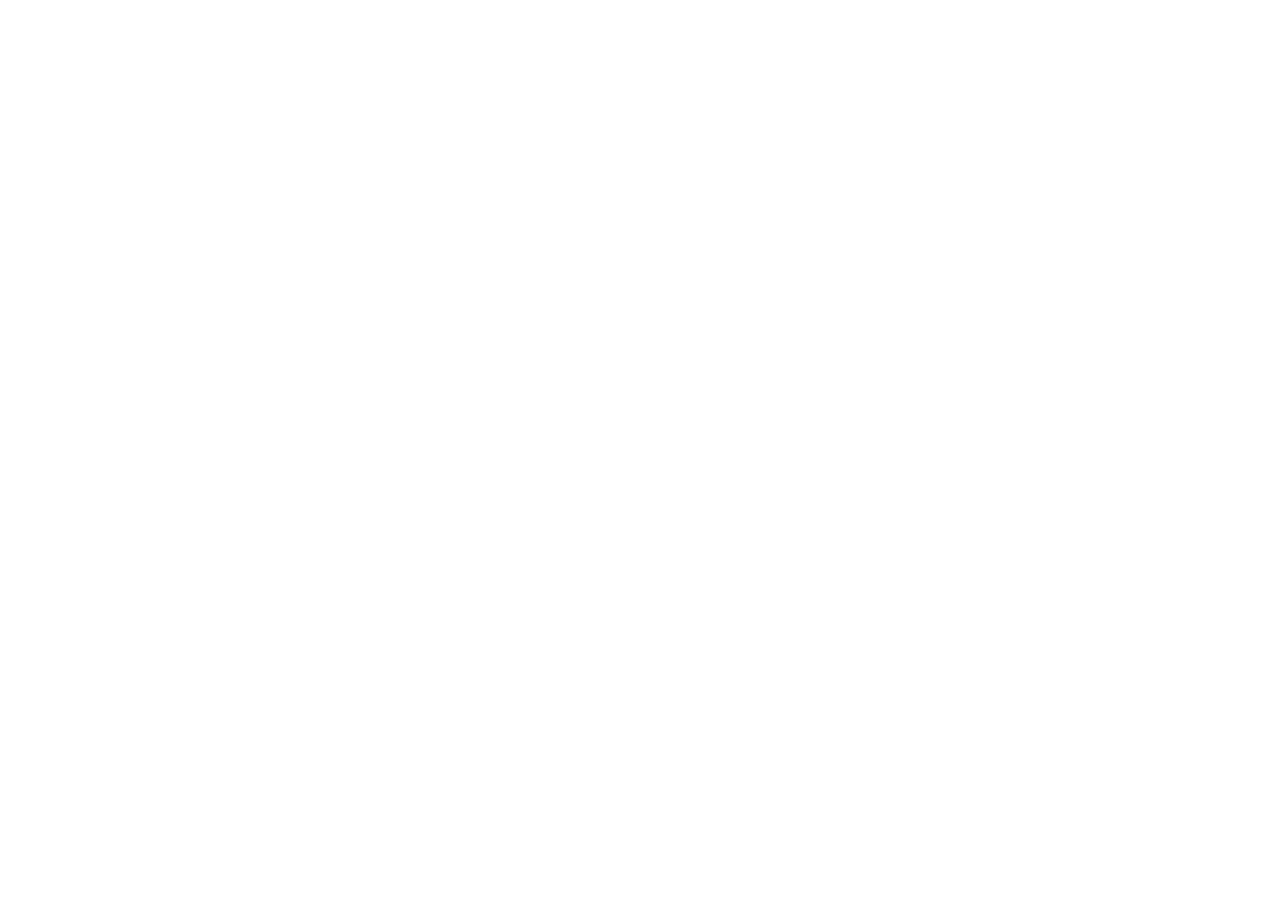
==== index.html @ 08f694a0 "Initial commit" ====
<!DOCTYPE html>
<html lang="en">
<head>
  <meta charset="UTF-8">
  <meta name="viewport" content="width=device-width, initial-scale=1.0">
  <title>Parkline Smart Parking</title>
  <link rel="preconnect" href="https://fonts.googleapis.com">
  <link rel="preconnect" href="https://fonts.gstatic.com" crossorigin>
  <link href="https://fonts.googleapis.com/css2?family=DM+Sans:wght@400;500;600;700&family=Space+Grotesk:wght@500;600;700&display=swap" rel="stylesheet">
  <link rel="stylesheet" href="styles.css">
</head>
<body>
  <main class="shell">
    <header class="topbar">
      <a class="brand" href="/" aria-label="Parkline Smart Parking home"><span class="brand-mark">P</span><span>parkline smart parking</span></a>
      <div class="topbar-tools">
        <div class="security-assurance"><span class="security-mark" aria-hidden="true">&#10003;</span><span><strong>Security assured</strong><small>Your parking data stays protected</small></span></div>
        <div class="live-status"><span class="pulse"></span> Live operations <span id="clock">--:--</span></div>
      </div>
    </header>

    <section class="intro">
      <div>
        <p class="eyebrow">Operations dashboard / Gate A</p>
        <h1>Keep every space<br><em>moving and secure.</em></h1>
        <p class="subhead">A clear view of your lot, from the first entry to the final receipt.</p>
      </div>
      <div class="date-block"><span id="today">--</span><strong>LOT 01</strong></div>
    </section>

    <section class="metric-grid" aria-label="Parking capacity">
      <article class="metric-card metric-main"><div class="metric-heading"><span>Total occupancy</span><span class="icon">↗</span></div><div class="occupancy"><strong id="occupied-count">0</strong><span>/ 100<br><small>vehicles inside</small></span></div><div class="meter"><span id="occupancy-meter"></span></div><p><b id="open-count">100</b> spaces remain open</p></article>
      <article class="metric-card"><div class="metric-heading"><span>Cars</span><span class="dot car"></span></div><div class="big-number" id="car-available">60</div><p>spaces available</p><div class="mini-meter"><span id="car-meter"></span></div></article>
      <article class="metric-card"><div class="metric-heading"><span>Motorcycles</span><span class="dot moto"></span></div><div class="big-number" id="motorcycle-available">30</div><p>spaces available</p><div class="mini-meter"><span id="motorcycle-meter"></span></div></article>
      <article class="metric-card"><div class="metric-heading"><span>Trucks</span><span class="dot truck"></span></div><div class="big-number" id="truck-available">10</div><p>spaces available</p><div class="mini-meter"><span id="truck-meter"></span></div></article>
    </section>

    <section class="workspace">
      <div class="panel actions-panel">
        <div class="panel-title"><div><p class="eyebrow">Gate activity</p><h2>Vehicle movement</h2></div><span class="tag">Ready</span></div>
        <div class="tabs" role="tablist"><button class="tab active" data-mode="entry">Vehicle entry</button><button class="tab" data-mode="exit">Vehicle checkout</button></div>
        <form id="parking-form">
          <label for="plate-number">Plate number</label>
          <input id="plate-number" name="plate_number" type="text" placeholder="e.g. ABC 1234" maxlength="12" autocomplete="off" required>
          <label for="vehicle-type" id="vehicle-type-label">Vehicle type</label>
          <select id="vehicle-type" name="vehicle_type"><option value="car">Car</option><option value="motorcycle">Motorcycle</option><option value="truck">Truck</option></select>
          <button class="primary-button" type="submit"><span id="submit-label">Assign a space</span><span>→</span></button>
        </form>
        <div id="feedback" class="feedback" role="status" aria-live="polite"></div>
      </div>

      <div class="panel tickets-panel">
        <div class="panel-title"><div><p class="eyebrow">Live register</p><h2>Vehicles inside</h2></div><span class="count-badge" id="ticket-count">0</span></div>
        <div class="ticket-list" id="ticket-list"><div class="empty-state">No vehicles are currently parked.</div></div>
      </div>
    </section>
    <section class="panel checkout-panel">
      <div class="panel-title"><div><p class="eyebrow">Completed visits</p><h2>Checkout history</h2></div><span class="tag">Receipts</span></div>
      <div class="table-wrap">
        <table>
          <thead><tr><th>Plate number</th><th>Vehicle type</th><th>Time parked</th><th>Amount paid</th><th>Checked out</th></tr></thead>
          <tbody id="checkout-history"><tr><td colspan="5" class="empty-table">No completed checkouts yet.</td></tr></tbody>
        </table>
      </div>
    </section>
    <footer><span>Parkline / Smart Parking System</span><span>System operational · <span id="last-updated">just now</span></span></footer>
  </main>
  <script src="app.js"></script>
</body>
</html>
---- styles.css ----
:root { --ink: #14221e; --muted: #73817b; --line: #dce5df; --paper: #f5f7f2; --white: #fff; --green: #b8d93f; --deep: #1d3b32; --coral: #e98266; --yellow: #e6bd42; }
* { box-sizing: border-box; }
body { margin: 0; color: var(--ink); background: radial-gradient(circle at 82% 6%, #e8f0dc 0, transparent 27rem), var(--paper); font-family: "DM Sans", sans-serif; }
.shell { width: 100%; max-width: 1240px; margin: auto; padding: 28px 42px 24px; }
.topbar, .panel-title, .metric-heading, footer { display: flex; align-items: center; justify-content: space-between; }
.brand { color: var(--ink); display: flex; align-items: center; gap: 10px; font: 700 22px "Space Grotesk", sans-serif; letter-spacing: 0; text-decoration: none; }
.brand-mark { display: grid; place-items: center; width: 30px; height: 30px; color: var(--white); background: var(--deep); border-radius: 50%; }
.topbar-tools { display: flex; align-items: center; gap: 28px; }
.security-assurance { display: flex; align-items: center; gap: 9px; color: var(--deep); }
.security-mark { display: grid; place-items: center; width: 22px; height: 22px; color: var(--deep); border: 1px solid #a9c36c; border-radius: 50%; font-size: 16px; font-weight: 700; line-height: 1; }
.security-assurance strong, .security-assurance small { display: block; }
.security-assurance strong { font-size: 11px; letter-spacing: .08em; text-transform: uppercase; }
.security-assurance small { margin-top: 2px; color: var(--muted); font-size: 10px; }
.live-status, footer { color: var(--muted); font-size: 12px; letter-spacing: .04em; text-transform: uppercase; }
.pulse { display: inline-block; width: 7px; height: 7px; margin-right: 7px; background: var(--green); border-radius: 50%; box-shadow: 0 0 0 4px #dfeac3; }
.intro { position: relative; display: flex; align-items: end; justify-content: space-between; min-height: 330px; padding: 76px 0 42px; isolation: isolate; overflow: hidden; }
.intro::before { position: absolute; z-index: -1; content: ""; inset: 0 -42px; background: linear-gradient(135deg, var(--paper) 0%, rgba(245,247,242,.96) 24%, rgba(245,247,242,.3) 62%, rgba(245,247,242,0) 100%), url("https://images.unsplash.com/photo-1506521781263-d8422e82f27a?auto=format&fit=crop&w=1400&q=85") center right / cover no-repeat; opacity: 0; animation: intro-image-fade 1.4s ease-out .15s forwards; }
.intro > * { position: relative; z-index: 1; }
@keyframes intro-image-fade { from { opacity: 0; transform: scale(1.03); } to { opacity: 1; transform: scale(1); } }
@media (prefers-reduced-motion: reduce) { .intro::before { opacity: 1; animation: none; } }
.eyebrow { margin: 0 0 10px; color: var(--muted); font-size: 11px; font-weight: 700; letter-spacing: .13em; text-transform: uppercase; }
h1, h2, p { margin-top: 0; } h1 { margin-bottom: 18px; font: 600 clamp(42px, 6vw, 76px)/.96 "Space Grotesk", sans-serif; letter-spacing: 0; } h1 em { color: #819d1d; font-style: normal; }
.subhead { max-width: 400px; color: var(--muted); font-size: 15px; line-height: 1.6; }
.date-block { text-align: right; color: var(--muted); font-size: 12px; line-height: 2; letter-spacing: .08em; text-transform: uppercase; } .date-block strong { display: block; color: var(--ink); font-size: 14px; }
.metric-grid { display: grid; grid-template-columns: minmax(0, 1.7fr) repeat(3, minmax(0, 1fr)); gap: 14px; } .metric-card { min-width: 0; min-height: 185px; padding: 23px; border: 1px solid var(--line); background: rgba(255,255,255,.7); } .metric-main { color: var(--white); background: var(--deep); border-color: var(--deep); }
.metric-heading { color: var(--muted); font-size: 13px; } .metric-main .metric-heading { color: #bed0c4; } .icon { color: var(--green); font-size: 18px; } .dot { width: 9px; height: 9px; border-radius: 50%; } .car { background: var(--coral); } .moto { background: var(--yellow); } .truck { background: #72b7a0; }
.occupancy { display: flex; align-items: baseline; gap: 10px; margin: 24px 0 20px; } .occupancy strong { font: 600 52px "Space Grotesk", sans-serif; } .occupancy span { color: #bbccc0; font-size: 14px; line-height: 1.25; } .occupancy small { font-size: 11px; }
.meter, .mini-meter { height: 5px; overflow: hidden; background: #36574a; } .meter span, .mini-meter span { display: block; height: 100%; width: 0; background: var(--green); transition: width .4s ease; } .metric-main p { margin: 12px 0 0; color: #bbccc0; font-size: 12px; } .metric-main p b { color: var(--white); }
.big-number { margin: 30px 0 8px; font: 600 38px "Space Grotesk", sans-serif; } .metric-card p { margin-bottom: 20px; color: var(--muted); font-size: 12px; } .mini-meter { background: #e7ece7; } .mini-meter span { background: var(--deep); }
.workspace { display: grid; grid-template-columns: minmax(0, .9fr) minmax(0, 1.1fr); gap: 14px; margin-top: 14px; } .panel { min-width: 0; padding: 28px; border: 1px solid var(--line); background: var(--white); } h2 { margin: 0; font: 600 23px "Space Grotesk", sans-serif; } .tag, .count-badge { color: #65741e; background: #edf4d3; padding: 7px 10px; font-size: 11px; font-weight: 700; text-transform: uppercase; letter-spacing: .08em; } .count-badge { border-radius: 50%; }
.tabs { display: flex; gap: 23px; margin: 31px 0 25px; border-bottom: 1px solid var(--line); } .tab { padding: 0 0 12px; border: 0; color: var(--muted); background: transparent; cursor: pointer; font: 600 13px "DM Sans", sans-serif; } .tab.active { color: var(--ink); border-bottom: 2px solid var(--deep); }
label { display: block; margin: 16px 0 8px; color: var(--muted); font-size: 12px; font-weight: 700; } input, select { width: 100%; padding: 13px 14px; border: 1px solid var(--line); border-radius: 0; outline: 0; color: var(--ink); background: #fbfcfa; font: 14px "DM Sans", sans-serif; } input:focus, select:focus { border-color: var(--deep); box-shadow: 0 0 0 3px #e5eee9; }
.primary-button { display: flex; justify-content: space-between; width: 100%; margin-top: 24px; padding: 14px 16px; border: 0; color: var(--white); background: var(--deep); cursor: pointer; font: 700 13px "DM Sans", sans-serif; } .primary-button:hover { background: #2c5547; } .primary-button:disabled { cursor: wait; opacity: .65; } .feedback { min-height: 18px; margin-top: 13px; font-size: 12px; } .feedback.success { color: #4f7519; } .feedback.error { color: #b84f3e; }
.ticket-list { max-height: 335px; overflow: auto; margin-top: 22px; } .ticket { display: grid; grid-template-columns: 1fr auto; gap: 5px 12px; padding: 15px 0; border-bottom: 1px solid var(--line); } .ticket:last-child { border-bottom: 0; } .ticket strong { font-size: 14px; } .ticket small { color: var(--muted); font-size: 11px; } .ticket .slot { grid-row: span 2; align-self: center; padding: 7px 9px; color: var(--deep); background: #e9f1dc; font: 700 12px "Space Grotesk", sans-serif; } .empty-state { padding: 52px 0; color: var(--muted); text-align: center; font-size: 13px; }
.checkout-panel { margin-top: 14px; } .table-wrap { overflow-x: auto; margin-top: 22px; } table { width: 100%; border-collapse: collapse; min-width: 650px; } th, td { padding: 14px 12px; border-bottom: 1px solid var(--line); text-align: left; font-size: 12px; white-space: nowrap; } th { color: var(--muted); font-size: 10px; letter-spacing: .1em; text-transform: uppercase; } td { color: var(--muted); } td strong { color: var(--ink); } td.amount { color: var(--deep); font: 700 14px "Space Grotesk", sans-serif; } .empty-table { padding: 34px 12px; color: var(--muted); text-align: center; }
footer { padding: 28px 0 0; font-size: 10px; } @media (max-width: 800px) { .shell { padding: 22px 18px; } .intro { padding: 54px 0 30px; } .date-block { display: none; } .metric-grid, .workspace { grid-template-columns: 1fr 1fr; } .metric-main { grid-column: 1 / -1; } .workspace { margin-top: 14px; } } @media (max-width: 520px) { .shell { padding: 18px 12px; } .topbar { align-items: flex-start; gap: 12px; } .topbar-tools { align-items: flex-end; flex-direction: column; gap: 9px; } .security-assurance { display: none; } .live-status { text-align: right; font-size: 10px; } .intro { padding: 42px 0 28px; } h1 { font-size: 44px; } .metric-grid, .workspace { grid-template-columns: 1fr; } .metric-main { grid-column: auto; } .panel { padding: 22px 18px; } .tabs { gap: 18px; } footer { gap: 10px; align-items: start; flex-direction: column; } }
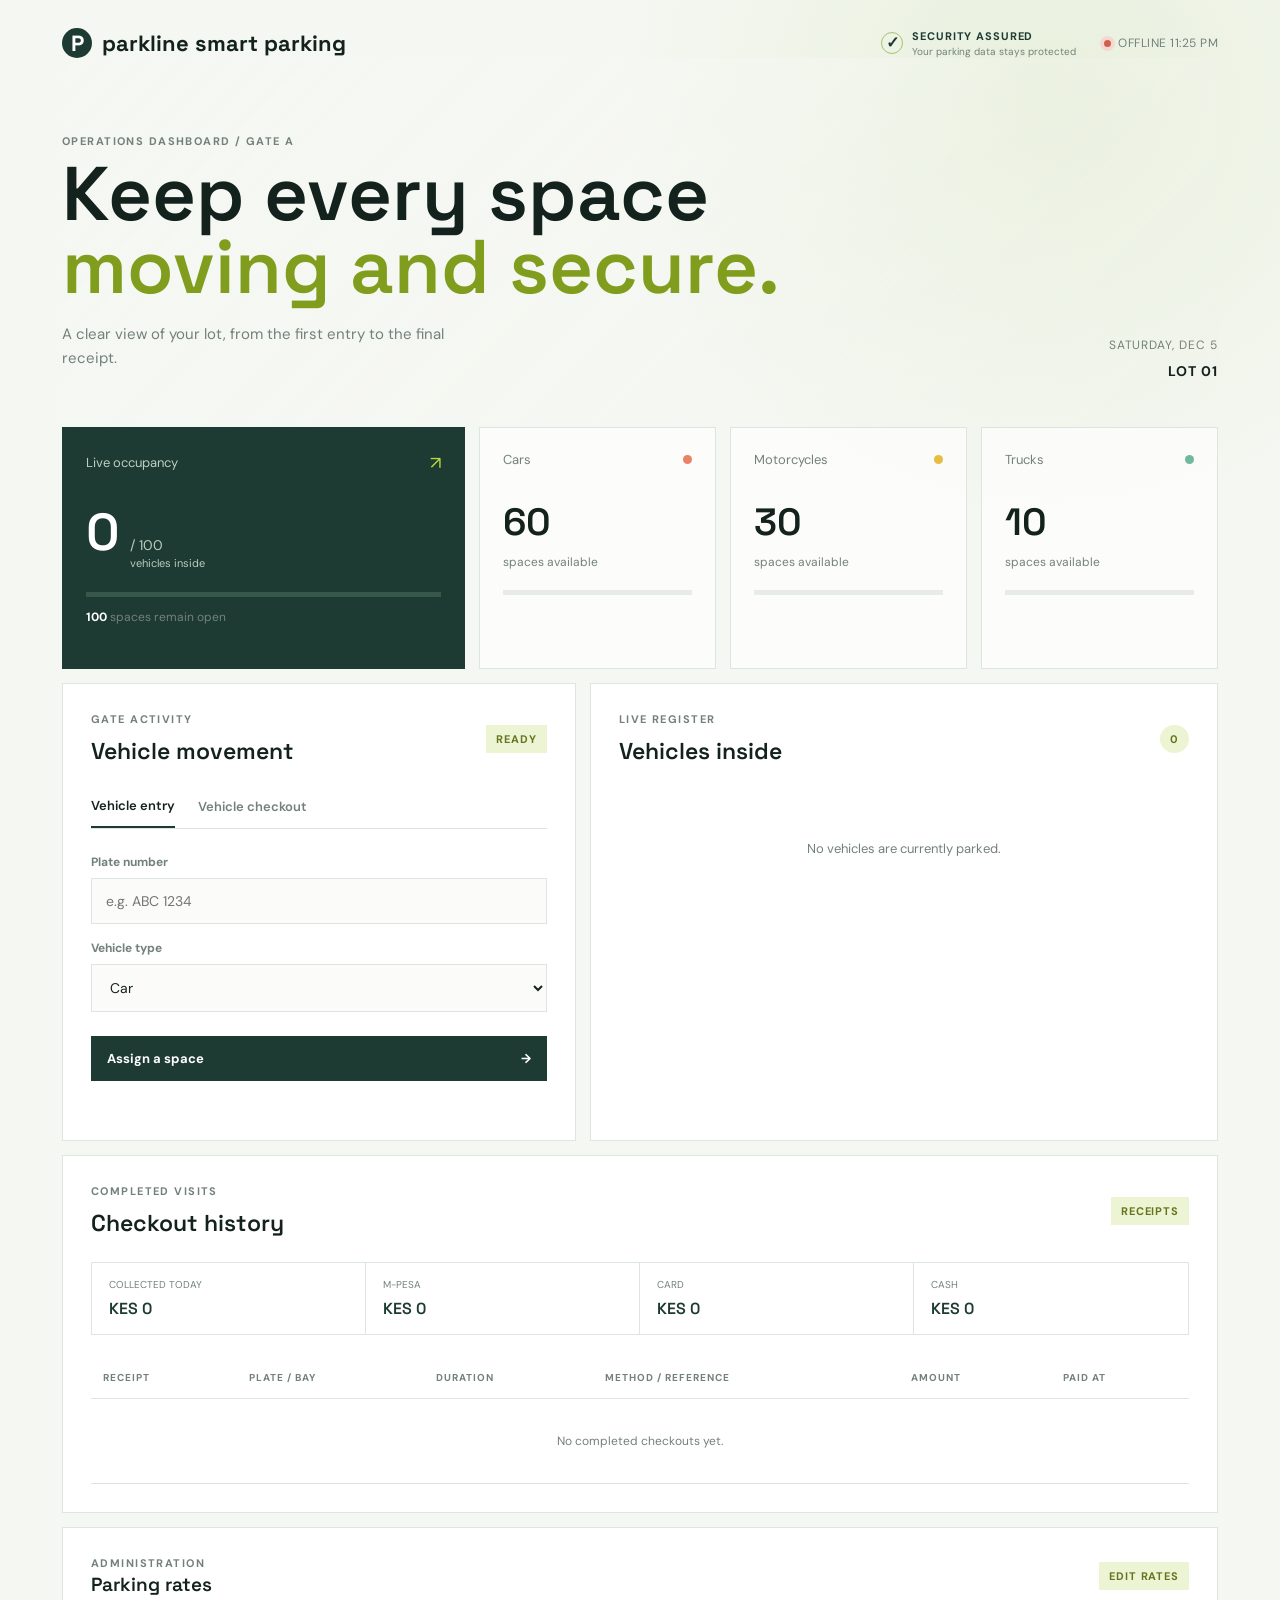
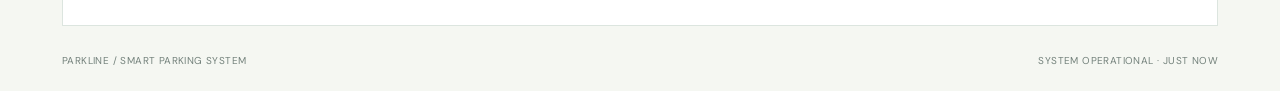
==== commit 7e0365c8: "Backend functionality" ====
--- a/index.html
+++ b/index.html
@@ -15,7 +15,7 @@
       <a class="brand" href="/" aria-label="Parkline Smart Parking home"><span class="brand-mark">P</span><span>parkline smart parking</span></a>
       <div class="topbar-tools">
         <div class="security-assurance"><span class="security-mark" aria-hidden="true">&#10003;</span><span><strong>Security assured</strong><small>Your parking data stays protected</small></span></div>
-        <div class="live-status"><span class="pulse"></span> Live operations <span id="clock">--:--</span></div>
+        <div class="live-status"><span class="pulse"></span><span id="connection-state">Connecting</span> <span id="clock">--:--</span></div>
       </div>
     </header>
 
@@ -29,7 +29,7 @@
     </section>
 
     <section class="metric-grid" aria-label="Parking capacity">
-      <article class="metric-card metric-main"><div class="metric-heading"><span>Total occupancy</span><span class="icon">↗</span></div><div class="occupancy"><strong id="occupied-count">0</strong><span>/ 100<br><small>vehicles inside</small></span></div><div class="meter"><span id="occupancy-meter"></span></div><p><b id="open-count">100</b> spaces remain open</p></article>
+      <article class="metric-card metric-main"><div class="metric-heading"><span>Live occupancy</span><span class="icon">↗</span></div><div class="occupancy"><strong id="occupied-count">0</strong><span>/ 100<br><small>vehicles inside</small></span></div><div class="meter"><span id="occupancy-meter"></span></div><p><b id="open-count">100</b> spaces remain open</p></article>
       <article class="metric-card"><div class="metric-heading"><span>Cars</span><span class="dot car"></span></div><div class="big-number" id="car-available">60</div><p>spaces available</p><div class="mini-meter"><span id="car-meter"></span></div></article>
       <article class="metric-card"><div class="metric-heading"><span>Motorcycles</span><span class="dot moto"></span></div><div class="big-number" id="motorcycle-available">30</div><p>spaces available</p><div class="mini-meter"><span id="motorcycle-meter"></span></div></article>
       <article class="metric-card"><div class="metric-heading"><span>Trucks</span><span class="dot truck"></span></div><div class="big-number" id="truck-available">10</div><p>spaces available</p><div class="mini-meter"><span id="truck-meter"></span></div></article>
@@ -44,6 +44,13 @@
           <input id="plate-number" name="plate_number" type="text" placeholder="e.g. ABC 1234" maxlength="12" autocomplete="off" required>
           <label for="vehicle-type" id="vehicle-type-label">Vehicle type</label>
           <select id="vehicle-type" name="vehicle_type"><option value="car">Car</option><option value="motorcycle">Motorcycle</option><option value="truck">Truck</option></select>
+          <div id="checkout-details" hidden>
+            <div class="fee-quote" aria-live="polite"><span>Parking fee</span><strong id="quoted-fee">KES 0</strong><small id="quote-summary"></small></div>
+            <label for="payment-method">Payment method</label>
+            <select id="payment-method" name="payment_method"><option value="m-pesa">M-Pesa</option><option value="card">Card</option><option value="cash">Cash</option></select>
+            <div id="payment-reference-wrap"><label for="payment-reference">Transaction reference</label><input id="payment-reference" name="payment_reference" type="text" maxlength="80" autocomplete="off" placeholder="Confirmed M-Pesa or card reference"></div>
+            <label class="confirm-payment"><input id="payment-confirmed" type="checkbox"> Payment received and confirmed</label>
+          </div>
           <button class="primary-button" type="submit"><span id="submit-label">Assign a space</span><span>→</span></button>
         </form>
         <div id="feedback" class="feedback" role="status" aria-live="polite"></div>
@@ -56,13 +63,31 @@
     </section>
     <section class="panel checkout-panel">
       <div class="panel-title"><div><p class="eyebrow">Completed visits</p><h2>Checkout history</h2></div><span class="tag">Receipts</span></div>
+      <div class="report-strip" aria-label="Payment reconciliation summary">
+        <div><small>Collected today</small><strong id="today-revenue">KES 0</strong></div>
+        <div><small>M-Pesa</small><strong id="mpesa-total">KES 0</strong></div>
+        <div><small>Card</small><strong id="card-total">KES 0</strong></div>
+        <div><small>Cash</small><strong id="cash-total">KES 0</strong></div>
+      </div>
       <div class="table-wrap">
         <table>
-          <thead><tr><th>Plate number</th><th>Vehicle type</th><th>Time parked</th><th>Amount paid</th><th>Checked out</th></tr></thead>
-          <tbody id="checkout-history"><tr><td colspan="5" class="empty-table">No completed checkouts yet.</td></tr></tbody>
+          <thead><tr><th>Receipt</th><th>Plate / bay</th><th>Duration</th><th>Method / reference</th><th>Amount</th><th>Paid at</th></tr></thead>
+          <tbody id="checkout-history"><tr><td colspan="6" class="empty-table">No completed checkouts yet.</td></tr></tbody>
         </table>
       </div>
     </section>
+    <details class="panel rate-panel">
+      <summary><span><span class="eyebrow">Administration</span><strong>Parking rates</strong></span><span class="tag">Edit rates</span></summary>
+      <form id="rate-form" class="rate-grid">
+        <label>Up to 30 min <span>KES</span><input type="number" name="rate-0" min="0" step="0.01" required></label>
+        <label>31-120 min <span>KES</span><input type="number" name="rate-1" min="0" step="0.01" required></label>
+        <label>121-240 min <span>KES</span><input type="number" name="rate-2" min="0" step="0.01" required></label>
+        <label>241-360 min <span>KES</span><input type="number" name="rate-3" min="0" step="0.01" required></label>
+        <label>Over 360 min <span>KES</span><input type="number" name="rate-4" min="0" step="0.01" required></label>
+        <button class="secondary-button" type="submit">Save rates</button>
+      </form>
+      <p id="rate-feedback" class="feedback" role="status" aria-live="polite"></p>
+    </details>
     <footer><span>Parkline / Smart Parking System</span><span>System operational · <span id="last-updated">just now</span></span></footer>
   </main>
   <script src="app.js"></script>
--- a/styles.css
+++ b/styles.css
@@ -33,4 +33,31 @@
 .primary-button { display: flex; justify-content: space-between; width: 100%; margin-top: 24px; padding: 14px 16px; border: 0; color: var(--white); background: var(--deep); cursor: pointer; font: 700 13px "DM Sans", sans-serif; } .primary-button:hover { background: #2c5547; } .primary-button:disabled { cursor: wait; opacity: .65; } .feedback { min-height: 18px; margin-top: 13px; font-size: 12px; } .feedback.success { color: #4f7519; } .feedback.error { color: #b84f3e; }
 .ticket-list { max-height: 335px; overflow: auto; margin-top: 22px; } .ticket { display: grid; grid-template-columns: 1fr auto; gap: 5px 12px; padding: 15px 0; border-bottom: 1px solid var(--line); } .ticket:last-child { border-bottom: 0; } .ticket strong { font-size: 14px; } .ticket small { color: var(--muted); font-size: 11px; } .ticket .slot { grid-row: span 2; align-self: center; padding: 7px 9px; color: var(--deep); background: #e9f1dc; font: 700 12px "Space Grotesk", sans-serif; } .empty-state { padding: 52px 0; color: var(--muted); text-align: center; font-size: 13px; }
 .checkout-panel { margin-top: 14px; } .table-wrap { overflow-x: auto; margin-top: 22px; } table { width: 100%; border-collapse: collapse; min-width: 650px; } th, td { padding: 14px 12px; border-bottom: 1px solid var(--line); text-align: left; font-size: 12px; white-space: nowrap; } th { color: var(--muted); font-size: 10px; letter-spacing: .1em; text-transform: uppercase; } td { color: var(--muted); } td strong { color: var(--ink); } td.amount { color: var(--deep); font: 700 14px "Space Grotesk", sans-serif; } .empty-table { padding: 34px 12px; color: var(--muted); text-align: center; }
-footer { padding: 28px 0 0; font-size: 10px; } @media (max-width: 800px) { .shell { padding: 22px 18px; } .intro { padding: 54px 0 30px; } .date-block { display: none; } .metric-grid, .workspace { grid-template-columns: 1fr 1fr; } .metric-main { grid-column: 1 / -1; } .workspace { margin-top: 14px; } } @media (max-width: 520px) { .shell { padding: 18px 12px; } .topbar { align-items: flex-start; gap: 12px; } .topbar-tools { align-items: flex-end; flex-direction: column; gap: 9px; } .security-assurance { display: none; } .live-status { text-align: right; font-size: 10px; } .intro { padding: 42px 0 28px; } h1 { font-size: 44px; } .metric-grid, .workspace { grid-template-columns: 1fr; } .metric-main { grid-column: auto; } .panel { padding: 22px 18px; } .tabs { gap: 18px; } footer { gap: 10px; align-items: start; flex-direction: column; } }+footer { padding: 28px 0 0; font-size: 10px; }
+.pulse.offline { background: #cf604b; box-shadow: 0 0 0 4px #f4d9d2; }
+.fee-quote { display: grid; grid-template-columns: 1fr auto; gap: 5px 12px; margin-top: 18px; padding: 15px; color: var(--deep); background: #edf4d3; }
+.fee-quote span { align-self: center; font-size: 12px; font-weight: 700; }
+.fee-quote strong { font: 600 22px "Space Grotesk", sans-serif; }
+.fee-quote small { grid-column: 1 / -1; color: var(--muted); font-size: 11px; }
+.confirm-payment { display: flex; align-items: center; gap: 9px; margin: 18px 0 0; color: var(--ink); }
+.confirm-payment input { width: 17px; height: 17px; margin: 0; accent-color: var(--deep); }
+.report-strip { display: grid; grid-template-columns: repeat(4, minmax(0, 1fr)); margin-top: 24px; border: 1px solid var(--line); }
+.report-strip > div { min-width: 0; padding: 15px 17px; border-right: 1px solid var(--line); }
+.report-strip > div:last-child { border-right: 0; }
+.report-strip small, .report-strip strong { display: block; }
+.report-strip small { margin-bottom: 7px; color: var(--muted); font-size: 10px; text-transform: uppercase; }
+.report-strip strong { overflow-wrap: anywhere; color: var(--deep); font: 600 16px "Space Grotesk", sans-serif; }
+.rate-panel { margin-top: 14px; }
+.rate-panel summary { display: flex; align-items: center; justify-content: space-between; cursor: pointer; list-style: none; }
+.rate-panel summary::-webkit-details-marker { display: none; }
+.rate-panel summary > span:first-child { display: grid; gap: 2px; }
+.rate-panel summary .eyebrow { margin: 0; }
+.rate-panel summary strong { font: 600 19px "Space Grotesk", sans-serif; }
+.rate-grid { display: grid; grid-template-columns: repeat(3, minmax(0, 1fr)); gap: 12px; margin-top: 22px; }
+.rate-grid label { margin: 0; }
+.rate-grid label span { float: right; font-size: 10px; font-weight: 500; }
+.secondary-button { align-self: end; min-height: 43px; padding: 12px 16px; border: 1px solid var(--deep); color: var(--deep); background: var(--white); cursor: pointer; font: 700 12px "DM Sans", sans-serif; }
+.secondary-button:hover { color: var(--white); background: var(--deep); }
+.secondary-button:disabled { cursor: wait; opacity: .65; }
+@media (max-width: 800px) { .shell { padding: 22px 18px; } .intro { padding: 54px 0 30px; } .date-block { display: none; } .metric-grid, .workspace { grid-template-columns: 1fr 1fr; } .metric-main { grid-column: 1 / -1; } .workspace { margin-top: 14px; } }
+@media (max-width: 520px) { .shell { padding: 18px 12px; } .topbar { align-items: flex-start; gap: 12px; } .topbar-tools { align-items: flex-end; flex-direction: column; gap: 9px; } .security-assurance { display: none; } .live-status { text-align: right; font-size: 10px; } .intro { padding: 42px 0 28px; } h1 { font-size: 44px; } .metric-grid, .workspace { grid-template-columns: 1fr; } .metric-main { grid-column: auto; } .panel { padding: 22px 18px; } .tabs { gap: 18px; } footer { gap: 10px; align-items: start; flex-direction: column; } .report-strip { grid-template-columns: 1fr 1fr; } .report-strip > div:nth-child(2) { border-right: 0; } .report-strip > div:nth-child(-n+2) { border-bottom: 1px solid var(--line); } .rate-grid { grid-template-columns: 1fr 1fr; } .rate-grid .secondary-button { grid-column: 1 / -1; } }
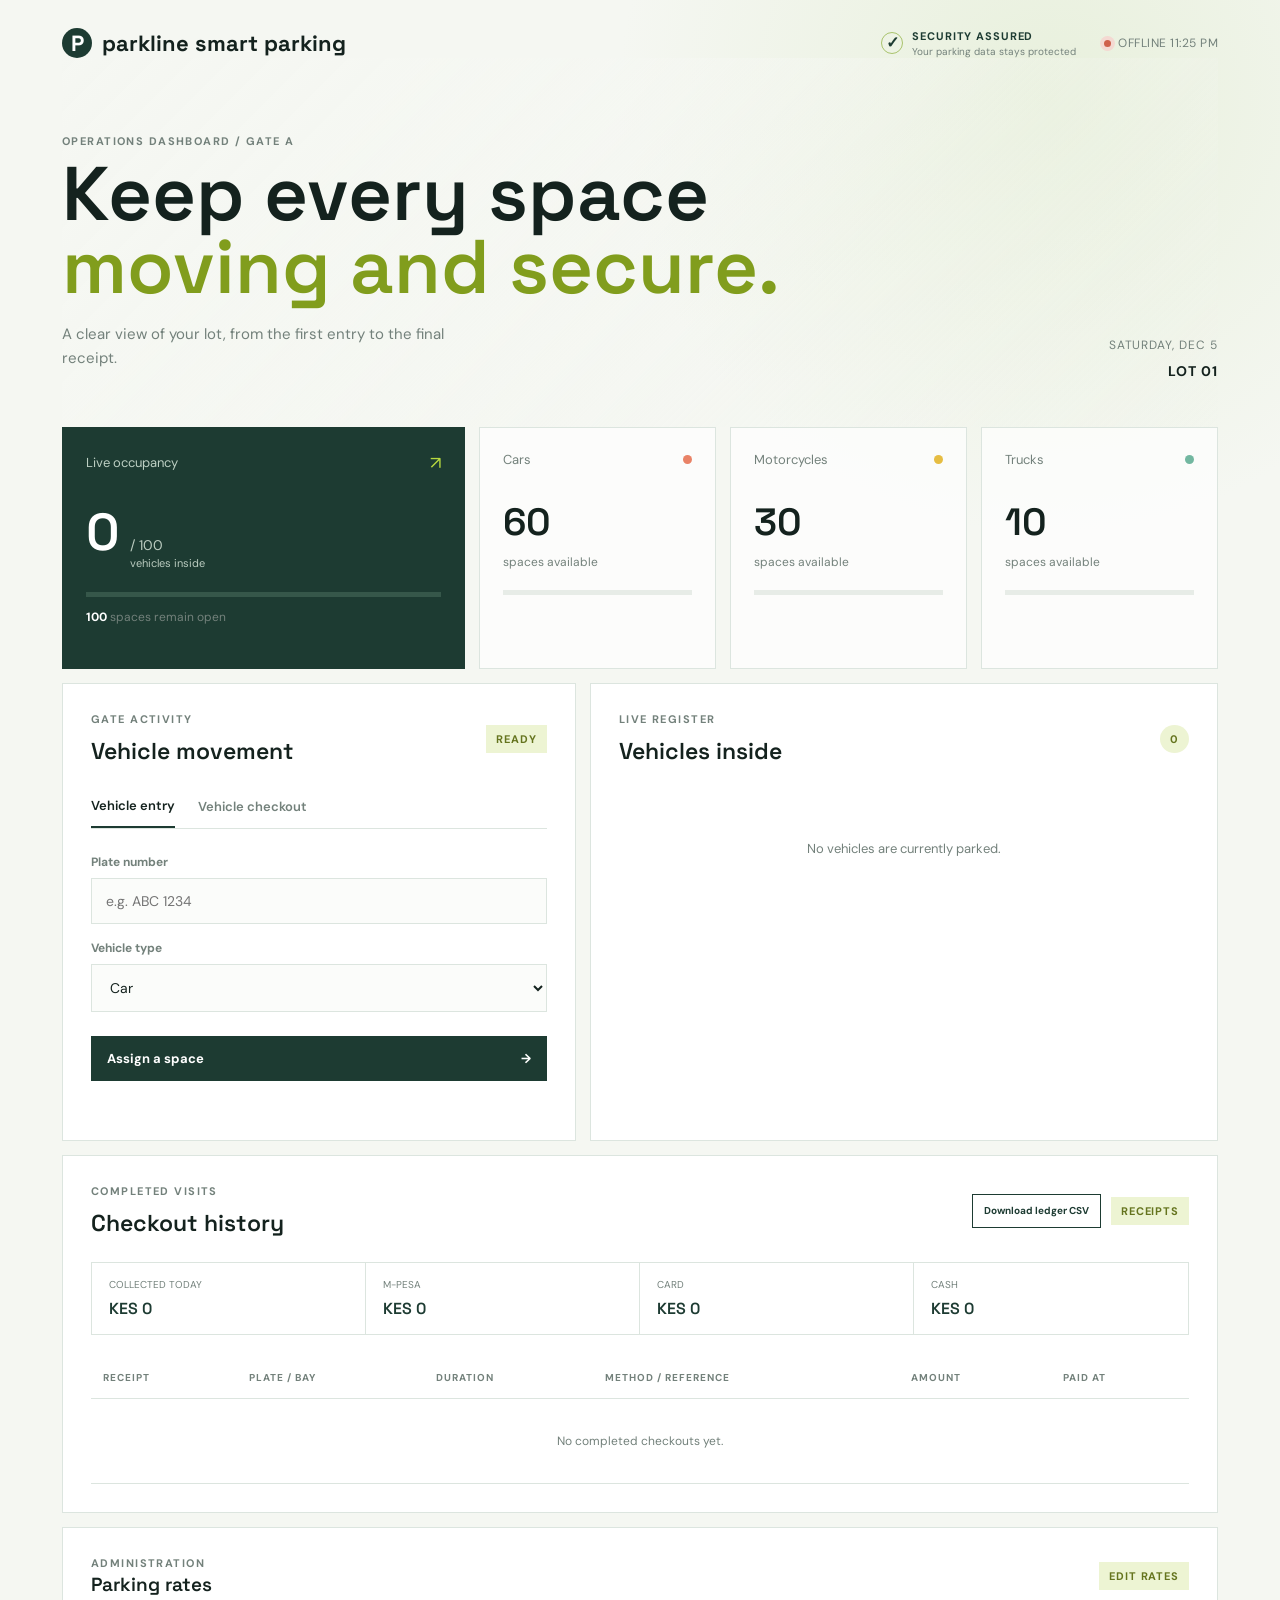
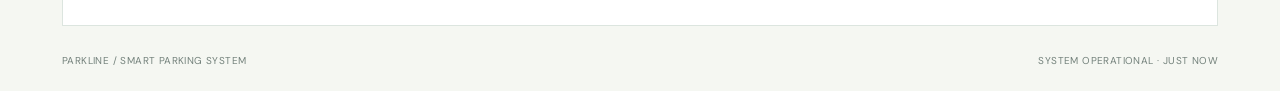
==== commit 58a2f755: "backend functionality" ====
--- a/index.html
+++ b/index.html
@@ -62,7 +62,7 @@
       </div>
     </section>
     <section class="panel checkout-panel">
-      <div class="panel-title"><div><p class="eyebrow">Completed visits</p><h2>Checkout history</h2></div><span class="tag">Receipts</span></div>
+      <div class="panel-title"><div><p class="eyebrow">Completed visits</p><h2>Checkout history</h2></div><div class="panel-actions"><button id="export-payments" class="secondary-button" type="button">Download ledger CSV</button><span class="tag">Receipts</span></div></div>
       <div class="report-strip" aria-label="Payment reconciliation summary">
         <div><small>Collected today</small><strong id="today-revenue">KES 0</strong></div>
         <div><small>M-Pesa</small><strong id="mpesa-total">KES 0</strong></div>
--- a/styles.css
+++ b/styles.css
@@ -47,6 +47,8 @@
 .report-strip small, .report-strip strong { display: block; }
 .report-strip small { margin-bottom: 7px; color: var(--muted); font-size: 10px; text-transform: uppercase; }
 .report-strip strong { overflow-wrap: anywhere; color: var(--deep); font: 600 16px "Space Grotesk", sans-serif; }
+.panel-actions { display: flex; align-items: center; gap: 10px; }
+.panel-actions .secondary-button { min-height: 34px; padding: 8px 11px; font-size: 10px; }
 .rate-panel { margin-top: 14px; }
 .rate-panel summary { display: flex; align-items: center; justify-content: space-between; cursor: pointer; list-style: none; }
 .rate-panel summary::-webkit-details-marker { display: none; }
@@ -60,4 +62,4 @@
 .secondary-button:hover { color: var(--white); background: var(--deep); }
 .secondary-button:disabled { cursor: wait; opacity: .65; }
 @media (max-width: 800px) { .shell { padding: 22px 18px; } .intro { padding: 54px 0 30px; } .date-block { display: none; } .metric-grid, .workspace { grid-template-columns: 1fr 1fr; } .metric-main { grid-column: 1 / -1; } .workspace { margin-top: 14px; } }
-@media (max-width: 520px) { .shell { padding: 18px 12px; } .topbar { align-items: flex-start; gap: 12px; } .topbar-tools { align-items: flex-end; flex-direction: column; gap: 9px; } .security-assurance { display: none; } .live-status { text-align: right; font-size: 10px; } .intro { padding: 42px 0 28px; } h1 { font-size: 44px; } .metric-grid, .workspace { grid-template-columns: 1fr; } .metric-main { grid-column: auto; } .panel { padding: 22px 18px; } .tabs { gap: 18px; } footer { gap: 10px; align-items: start; flex-direction: column; } .report-strip { grid-template-columns: 1fr 1fr; } .report-strip > div:nth-child(2) { border-right: 0; } .report-strip > div:nth-child(-n+2) { border-bottom: 1px solid var(--line); } .rate-grid { grid-template-columns: 1fr 1fr; } .rate-grid .secondary-button { grid-column: 1 / -1; } }+@media (max-width: 520px) { .shell { padding: 18px 12px; } .topbar { align-items: flex-start; gap: 12px; } .topbar-tools { align-items: flex-end; flex-direction: column; gap: 9px; } .security-assurance { display: none; } .live-status { text-align: right; font-size: 10px; } .intro { padding: 42px 0 28px; } h1 { font-size: 44px; } .metric-grid, .workspace { grid-template-columns: 1fr; } .metric-main { grid-column: auto; } .panel { padding: 22px 18px; } .tabs { gap: 18px; } footer { gap: 10px; align-items: start; flex-direction: column; } .report-strip { grid-template-columns: 1fr 1fr; } .report-strip > div:nth-child(2) { border-right: 0; } .report-strip > div:nth-child(-n+2) { border-bottom: 1px solid var(--line); } .rate-grid { grid-template-columns: 1fr 1fr; } .rate-grid .secondary-button { grid-column: 1 / -1; } .panel-actions { align-items: flex-end; flex-direction: column; gap: 7px; } }
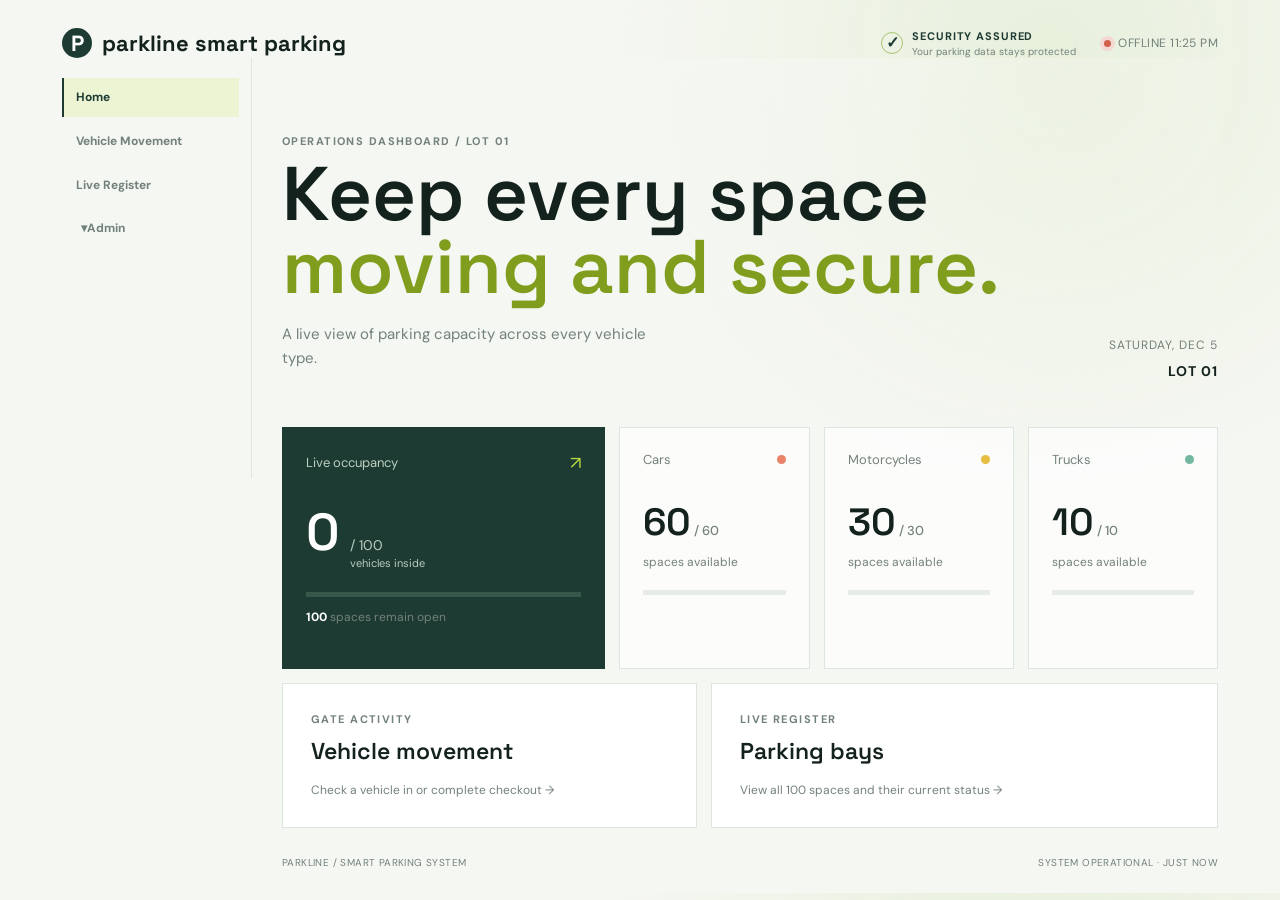
==== commit 46ed8098: "split single-page dashboard into multi-page site (Home, Vehicle Movement, Live Register, Admin)" ====
--- a/index.html
+++ b/index.html
@@ -11,85 +11,33 @@
 </head>
 <body>
   <main class="shell">
-    <header class="topbar">
-      <a class="brand" href="/" aria-label="Parkline Smart Parking home"><span class="brand-mark">P</span><span>parkline smart parking</span></a>
-      <div class="topbar-tools">
-        <div class="security-assurance"><span class="security-mark" aria-hidden="true">&#10003;</span><span><strong>Security assured</strong><small>Your parking data stays protected</small></span></div>
-        <div class="live-status"><span class="pulse"></span><span id="connection-state">Connecting</span> <span id="clock">--:--</span></div>
-      </div>
-    </header>
+    <div id="shared-header"></div>
+    <div id="shared-nav"></div>
 
+    <div class="page-content">
     <section class="intro">
       <div>
-        <p class="eyebrow">Operations dashboard / Gate A</p>
+        <p class="eyebrow">Operations dashboard / Lot 01</p>
         <h1>Keep every space<br><em>moving and secure.</em></h1>
-        <p class="subhead">A clear view of your lot, from the first entry to the final receipt.</p>
+        <p class="subhead">A live view of parking capacity across every vehicle type.</p>
       </div>
       <div class="date-block"><span id="today">--</span><strong>LOT 01</strong></div>
     </section>
 
     <section class="metric-grid" aria-label="Parking capacity">
       <article class="metric-card metric-main"><div class="metric-heading"><span>Live occupancy</span><span class="icon">↗</span></div><div class="occupancy"><strong id="occupied-count">0</strong><span>/ 100<br><small>vehicles inside</small></span></div><div class="meter"><span id="occupancy-meter"></span></div><p><b id="open-count">100</b> spaces remain open</p></article>
-      <article class="metric-card"><div class="metric-heading"><span>Cars</span><span class="dot car"></span></div><div class="big-number" id="car-available">60</div><p>spaces available</p><div class="mini-meter"><span id="car-meter"></span></div></article>
-      <article class="metric-card"><div class="metric-heading"><span>Motorcycles</span><span class="dot moto"></span></div><div class="big-number" id="motorcycle-available">30</div><p>spaces available</p><div class="mini-meter"><span id="motorcycle-meter"></span></div></article>
-      <article class="metric-card"><div class="metric-heading"><span>Trucks</span><span class="dot truck"></span></div><div class="big-number" id="truck-available">10</div><p>spaces available</p><div class="mini-meter"><span id="truck-meter"></span></div></article>
+      <a class="metric-card vehicle-card" href="/register?type=car&amp;view=grid"><div class="metric-heading"><span>Cars</span><span class="dot car"></span></div><div class="big-number"><span id="car-available">60</span><small> / <span id="car-total">60</span></small></div><p>spaces available</p><div class="mini-meter"><span id="car-meter"></span></div></a>
+      <a class="metric-card vehicle-card" href="/register?type=motorcycle&amp;view=grid"><div class="metric-heading"><span>Motorcycles</span><span class="dot moto"></span></div><div class="big-number"><span id="motorcycle-available">30</span><small> / <span id="motorcycle-total">30</span></small></div><p>spaces available</p><div class="mini-meter"><span id="motorcycle-meter"></span></div></a>
+      <a class="metric-card vehicle-card" href="/register?type=truck&amp;view=grid"><div class="metric-heading"><span>Trucks</span><span class="dot truck"></span></div><div class="big-number"><span id="truck-available">10</span><small> / <span id="truck-total">10</span></small></div><p>spaces available</p><div class="mini-meter"><span id="truck-meter"></span></div></a>
     </section>
 
-    <section class="workspace">
-      <div class="panel actions-panel">
-        <div class="panel-title"><div><p class="eyebrow">Gate activity</p><h2>Vehicle movement</h2></div><span class="tag">Ready</span></div>
-        <div class="tabs" role="tablist"><button class="tab active" data-mode="entry">Vehicle entry</button><button class="tab" data-mode="exit">Vehicle checkout</button></div>
-        <form id="parking-form">
-          <label for="plate-number">Plate number</label>
-          <input id="plate-number" name="plate_number" type="text" placeholder="e.g. ABC 1234" maxlength="12" autocomplete="off" required>
-          <label for="vehicle-type" id="vehicle-type-label">Vehicle type</label>
-          <select id="vehicle-type" name="vehicle_type"><option value="car">Car</option><option value="motorcycle">Motorcycle</option><option value="truck">Truck</option></select>
-          <div id="checkout-details" hidden>
-            <div class="fee-quote" aria-live="polite"><span>Parking fee</span><strong id="quoted-fee">KES 0</strong><small id="quote-summary"></small></div>
-            <label for="payment-method">Payment method</label>
-            <select id="payment-method" name="payment_method"><option value="m-pesa">M-Pesa</option><option value="card">Card</option><option value="cash">Cash</option></select>
-            <div id="payment-reference-wrap"><label for="payment-reference">Transaction reference</label><input id="payment-reference" name="payment_reference" type="text" maxlength="80" autocomplete="off" placeholder="Confirmed M-Pesa or card reference"></div>
-            <label class="confirm-payment"><input id="payment-confirmed" type="checkbox"> Payment received and confirmed</label>
-          </div>
-          <button class="primary-button" type="submit"><span id="submit-label">Assign a space</span><span>→</span></button>
-        </form>
-        <div id="feedback" class="feedback" role="status" aria-live="polite"></div>
-      </div>
-
-      <div class="panel tickets-panel">
-        <div class="panel-title"><div><p class="eyebrow">Live register</p><h2>Vehicles inside</h2></div><span class="count-badge" id="ticket-count">0</span></div>
-        <div class="ticket-list" id="ticket-list"><div class="empty-state">No vehicles are currently parked.</div></div>
-      </div>
+    <section class="workspace home-actions">
+      <a class="panel home-link" href="/movement"><p class="eyebrow">Gate activity</p><h2>Vehicle movement</h2><span>Check a vehicle in or complete checkout →</span></a>
+      <a class="panel home-link" href="/register"><p class="eyebrow">Live register</p><h2>Parking bays</h2><span>View all 100 spaces and their current status →</span></a>
     </section>
-    <section class="panel checkout-panel">
-      <div class="panel-title"><div><p class="eyebrow">Completed visits</p><h2>Checkout history</h2></div><div class="panel-actions"><button id="export-payments" class="secondary-button" type="button">Download ledger CSV</button><span class="tag">Receipts</span></div></div>
-      <div class="report-strip" aria-label="Payment reconciliation summary">
-        <div><small>Collected today</small><strong id="today-revenue">KES 0</strong></div>
-        <div><small>M-Pesa</small><strong id="mpesa-total">KES 0</strong></div>
-        <div><small>Card</small><strong id="card-total">KES 0</strong></div>
-        <div><small>Cash</small><strong id="cash-total">KES 0</strong></div>
-      </div>
-      <div class="table-wrap">
-        <table>
-          <thead><tr><th>Receipt</th><th>Plate / bay</th><th>Duration</th><th>Method / reference</th><th>Amount</th><th>Paid at</th></tr></thead>
-          <tbody id="checkout-history"><tr><td colspan="6" class="empty-table">No completed checkouts yet.</td></tr></tbody>
-        </table>
-      </div>
-    </section>
-    <details class="panel rate-panel">
-      <summary><span><span class="eyebrow">Administration</span><strong>Parking rates</strong></span><span class="tag">Edit rates</span></summary>
-      <form id="rate-form" class="rate-grid">
-        <label>Up to 30 min <span>KES</span><input type="number" name="rate-0" min="0" step="0.01" required></label>
-        <label>31-120 min <span>KES</span><input type="number" name="rate-1" min="0" step="0.01" required></label>
-        <label>121-240 min <span>KES</span><input type="number" name="rate-2" min="0" step="0.01" required></label>
-        <label>241-360 min <span>KES</span><input type="number" name="rate-3" min="0" step="0.01" required></label>
-        <label>Over 360 min <span>KES</span><input type="number" name="rate-4" min="0" step="0.01" required></label>
-        <button class="secondary-button" type="submit">Save rates</button>
-      </form>
-      <p id="rate-feedback" class="feedback" role="status" aria-live="polite"></p>
-    </details>
-    <footer><span>Parkline / Smart Parking System</span><span>System operational · <span id="last-updated">just now</span></span></footer>
+    <div id="shared-footer"></div>
+    </div>
   </main>
-  <script src="app.js"></script>
+  <script src="/app.js"></script>
 </body>
 </html>
--- a/styles.css
+++ b/styles.css
@@ -1,4 +1,4 @@
-:root { --ink: #14221e; --muted: #73817b; --line: #dce5df; --paper: #f5f7f2; --white: #fff; --green: #b8d93f; --deep: #1d3b32; --coral: #e98266; --yellow: #e6bd42; }
+:root { --ink: #14221e; --muted: #73817b; --line: #dce5df; --paper: #f5f7f2; --white: #fff; --green: #b8d93f; --deep: #1d3b32; --coral: #e98266; --yellow: #e6bd42; --slot-free: #287a4e; --slot-occupied: #c43d2d; }
 * { box-sizing: border-box; }
 body { margin: 0; color: var(--ink); background: radial-gradient(circle at 82% 6%, #e8f0dc 0, transparent 27rem), var(--paper); font-family: "DM Sans", sans-serif; }
 .shell { width: 100%; max-width: 1240px; margin: auto; padding: 28px 42px 24px; }
@@ -61,5 +61,118 @@
 .secondary-button { align-self: end; min-height: 43px; padding: 12px 16px; border: 1px solid var(--deep); color: var(--deep); background: var(--white); cursor: pointer; font: 700 12px "DM Sans", sans-serif; }
 .secondary-button:hover { color: var(--white); background: var(--deep); }
 .secondary-button:disabled { cursor: wait; opacity: .65; }
+#export-selected-payments, #delete-selected-history { border-color: transparent; border-radius: 999px; color: var(--white); }
+#export-selected-payments { background: var(--slot-free); }
+#export-selected-payments:not(:disabled):hover { background: #1f6841; }
+#delete-selected-history { background: var(--slot-occupied); }
+#delete-selected-history:not(:disabled):hover { background: #a83225; }
+#export-selected-payments:focus-visible, #delete-selected-history:focus-visible { outline: 2px solid var(--deep); outline-offset: 2px; }
+#checkout-history .history-record-select { display: none; }
+#checkout-history .history-record-row { cursor: pointer; }
+#checkout-history .history-record-row:hover { background: rgba(40, 122, 78, .06); }
+#checkout-history .history-record-row.selected { background: rgba(40, 122, 78, .12); box-shadow: inset 3px 0 var(--slot-free); }
+#checkout-history .history-record-row:focus-visible { outline: 2px solid var(--deep); outline-offset: -2px; }
+.top-nav { display: flex; align-items: center; gap: 28px; min-height: 46px; border-bottom: 1px solid var(--line); }
+.top-nav > a, .admin-menu > summary { position: relative; padding: 13px 0; color: var(--muted); cursor: pointer; font-size: 12px; font-weight: 700; text-decoration: none; }
+.top-nav > a:hover, .admin-menu > summary:hover, .top-nav > a.active, .admin-menu a.active { color: var(--deep); }
+.top-nav > a.active::after, .admin-menu[open] > summary::after { position: absolute; right: 0; bottom: -1px; left: 0; height: 2px; background: var(--deep); content: ""; }
+.admin-menu { position: relative; }
+.admin-menu > summary { list-style: none; }
+.admin-menu > summary::-webkit-details-marker { display: none; }
+.admin-menu > summary::before { display: inline-block; margin-left: 5px; content: "▾"; }
+.admin-subnav { position: absolute; z-index: 5; top: 100%; left: -14px; display: grid; min-width: 180px; padding: 6px; border: 1px solid var(--line); background: var(--white); box-shadow: 0 10px 24px rgba(20, 34, 30, .1); }
+.admin-subnav a { padding: 10px; color: var(--muted); font-size: 12px; text-decoration: none; }
+.admin-subnav a:hover, .admin-subnav a.active { color: var(--deep); background: #f3f6ee; }
+.page-intro { min-height: 265px; padding-top: 58px; padding-bottom: 34px; }
+.vehicle-card { display: block; color: inherit; text-decoration: none; transition: border-color .18s ease, transform .18s ease; }
+.vehicle-card:hover { transform: translateY(-2px); border-color: #9db270; }
+.vehicle-card .big-number small { color: var(--muted); font: 500 13px "DM Sans", sans-serif; }
+.home-actions, .admin-links { margin-top: 14px; }
+.home-link { display: block; color: inherit; text-decoration: none; }
+.home-link h2 { margin-bottom: 12px; }
+.home-link > span { color: var(--muted); font-size: 12px; }
+.movement-workspace { align-items: start; }
+.movement-capacity { padding-top: 28px; }
+.movement-capacity .text-link { color: var(--deep); font-size: 11px; font-weight: 700; text-decoration: none; }
+.capacity-row { display: flex; align-items: center; justify-content: space-between; margin-top: 25px; color: var(--muted); font-size: 12px; }
+.capacity-row > span { display: flex; align-items: center; gap: 8px; }
+.capacity-row strong { color: var(--ink); font: 600 14px "Space Grotesk", sans-serif; }
+.capacity-row + .mini-meter { margin-top: 9px; }
+.register-panel { margin-top: 14px; }
+.slot-grid-heading { margin: 24px 0 14px; }
+.slot-grid-heading h2 { margin-bottom: 7px; }
+.slot-grid-heading p { margin: 0; color: var(--muted); font-size: 16px; }
+.slot-grid-heading p strong { color: var(--ink); font: 600 20px "Space Grotesk", sans-serif; }
+.register-view-tools { display: flex; align-items: center; justify-content: space-between; gap: 14px; margin-top: 20px; }
+.register-view-tools > .eyebrow { margin: 0; }
+.segmented-control { display: inline-flex; gap: 3px; padding: 3px; border: 1px solid var(--line); background: #f3f6f2; }
+.segmented-control button { min-width: 68px; padding: 8px 12px; border: 0; color: var(--muted); background: transparent; cursor: pointer; font: 700 11px "DM Sans", sans-serif; }
+.segmented-control button.active { color: var(--white); background: var(--deep); }
+.slot-grid-container { margin-top: 16px; padding: 24px; border: 1px solid var(--line); background: var(--white); box-shadow: 0 8px 22px rgba(20, 34, 30, .08); }
+.slot-grid { display: grid; grid-template-columns: repeat(auto-fill, minmax(104px, 1fr)); gap: 12px; }
+.slot-card { display: flex; min-width: 0; min-height: 86px; aspect-ratio: 1.3; flex-direction: column; align-items: center; justify-content: center; gap: 8px; border-radius: 4px; color: var(--white); text-align: center; }
+.slot-card.free { background: var(--slot-free); }
+.slot-card.occupied { background: var(--slot-occupied); }
+.slot-card strong { font: 700 15px "Space Grotesk", sans-serif; }
+.slot-card span { font-size: 12px; font-weight: 600; }
+.slot-grid > .empty-state { grid-column: 1 / -1; }
+.filter-control { display: flex; align-items: center; gap: 10px; margin: 0; white-space: nowrap; }
+.filter-control select { min-width: 150px; padding: 9px 12px; }
+.register-summary { display: flex; gap: 22px; margin-top: 23px; color: var(--muted); font-size: 12px; }
+.register-summary span { display: flex; align-items: center; gap: 7px; }
+.register-summary strong { color: var(--ink); }
+.slot-status { display: inline-flex; align-items: center; min-width: 62px; min-height: 23px; justify-content: center; padding: 4px 7px; font-size: 10px; font-style: normal; font-weight: 700; text-transform: uppercase; }
+.slot-status.available { color: #526916; background: #edf4d3; }
+.slot-status.occupied { color: #a14f3f; background: #f8e5df; }
+.register-table td { white-space: nowrap; }
+.admin-tabs { display: flex; gap: 24px; margin: 0 0 14px; border-bottom: 1px solid var(--line); }
+.admin-tabs a { padding: 0 0 12px; color: var(--muted); font-size: 12px; font-weight: 700; text-decoration: none; }
+.admin-tabs a:hover, .admin-tabs a.active { color: var(--ink); border-bottom: 2px solid var(--deep); }
+.rate-page-panel { margin-top: 14px; }
+.admin-tabs-secondary { margin-top: 14px; }
+.shell { display: grid; grid-template-columns: 190px minmax(0, 1fr); column-gap: 30px; align-items: start; }
+.shell > .topbar { grid-column: 1 / -1; }
+.shell > .side-nav { grid-column: 1; grid-row: 2; position: sticky; top: 24px; align-self: start; min-height: 420px; padding: 20px 12px 20px 0; border-right: 1px solid var(--line); }
+.page-content { grid-column: 2; min-width: 0; }
+.side-nav nav { display: grid; gap: 5px; }
+.side-nav nav > a, .side-nav .admin-menu > summary { display: block; padding: 11px 12px; border-left: 2px solid transparent; color: var(--muted); cursor: pointer; font-size: 12px; font-weight: 700; line-height: 1.4; text-decoration: none; }
+.side-nav nav > a:hover, .side-nav .admin-menu > summary:hover { color: var(--deep); background: rgba(255, 255, 255, .7); }
+.side-nav nav > a.active, .side-nav .admin-menu a.active { border-left-color: var(--deep); color: var(--deep); background: #edf4d3; }
+.side-nav .admin-menu { position: relative; }
+.side-nav .admin-menu[open] > summary { color: var(--deep); }
+.side-nav .admin-menu[open] > summary::after { content: none; }
+.side-nav .admin-subnav { position: static; display: grid; gap: 2px; min-width: 0; margin: 2px 0 4px 14px; padding: 0 0 0 8px; border: 0; border-left: 1px solid var(--line); background: transparent; box-shadow: none; }
+.side-nav .admin-subnav a { padding: 9px 8px; font-size: 11px; }
+.checkout-picker { margin: 0 0 20px; padding-bottom: 18px; border-bottom: 1px solid var(--line); }
+.checkout-picker > label { margin-top: 0; }
+.checkout-picker-list { max-height: 250px; overflow-y: auto; margin-top: 10px; border-top: 1px solid var(--line); }
+.checkout-choice { display: flex; align-items: center; justify-content: space-between; gap: 12px; width: 100%; padding: 12px 10px; border: 0; border-bottom: 1px solid var(--line); color: var(--ink); background: transparent; cursor: pointer; text-align: left; }
+.checkout-choice:hover, .checkout-choice:focus-visible { background: #f3f6ee; outline-color: var(--deep); }
+.checkout-choice > span:first-child { display: grid; gap: 4px; min-width: 0; }
+.checkout-choice strong { font-size: 13px; }
+.checkout-choice small { color: var(--muted); font-size: 10px; }
+.choice-action { flex: 0 0 auto; color: var(--deep); font-size: 11px; font-weight: 700; }
+.capacity-notice { min-height: 16px; margin: 10px 0 0; color: var(--muted); font-size: 11px; }
+.capacity-notice.error, .error-state { color: #b84f3e; }
+.next-bay { margin: 10px 0 0; color: var(--deep); font-size: 12px; font-weight: 700; }
+.rate-type-group { padding: 20px 0; border-bottom: 1px solid var(--line); }
+.rate-type-group h3 { margin: 0; color: var(--deep); font: 600 16px "Space Grotesk", sans-serif; }
+.rate-type-group .rate-grid { margin-top: 15px; }
+#rate-form > .secondary-button { margin-top: 18px; }
+.loading-state { display: inline-flex; align-items: center; justify-content: center; gap: 8px; }
+.loading-state::before { width: 8px; height: 8px; border-radius: 50%; background: var(--green); content: ""; animation: loading-pulse 1s ease-in-out infinite alternate; }
+@keyframes loading-pulse { to { opacity: .35; transform: scale(.75); } }
+@media (prefers-reduced-motion: reduce) { .loading-state::before { animation: none; } }
 @media (max-width: 800px) { .shell { padding: 22px 18px; } .intro { padding: 54px 0 30px; } .date-block { display: none; } .metric-grid, .workspace { grid-template-columns: 1fr 1fr; } .metric-main { grid-column: 1 / -1; } .workspace { margin-top: 14px; } }
-@media (max-width: 520px) { .shell { padding: 18px 12px; } .topbar { align-items: flex-start; gap: 12px; } .topbar-tools { align-items: flex-end; flex-direction: column; gap: 9px; } .security-assurance { display: none; } .live-status { text-align: right; font-size: 10px; } .intro { padding: 42px 0 28px; } h1 { font-size: 44px; } .metric-grid, .workspace { grid-template-columns: 1fr; } .metric-main { grid-column: auto; } .panel { padding: 22px 18px; } .tabs { gap: 18px; } footer { gap: 10px; align-items: start; flex-direction: column; } .report-strip { grid-template-columns: 1fr 1fr; } .report-strip > div:nth-child(2) { border-right: 0; } .report-strip > div:nth-child(-n+2) { border-bottom: 1px solid var(--line); } .rate-grid { grid-template-columns: 1fr 1fr; } .rate-grid .secondary-button { grid-column: 1 / -1; } .panel-actions { align-items: flex-end; flex-direction: column; gap: 7px; } }+@media (max-width: 520px) { .shell { padding: 18px 12px; } .topbar { align-items: flex-start; gap: 12px; } .topbar-tools { align-items: flex-end; flex-direction: column; gap: 9px; } .security-assurance { display: none; } .live-status { text-align: right; font-size: 10px; } .top-nav { gap: 17px; overflow-x: auto; } .top-nav > a, .admin-menu > summary { flex: 0 0 auto; font-size: 11px; } .admin-subnav { left: auto; right: 0; } .intro { padding: 42px 0 28px; } h1 { font-size: 44px; } .metric-grid, .workspace { grid-template-columns: 1fr; } .metric-main { grid-column: auto; } .panel { padding: 22px 18px; } .tabs { gap: 18px; } footer { gap: 10px; align-items: start; flex-direction: column; } .report-strip { grid-template-columns: 1fr 1fr; } .report-strip > div:nth-child(2) { border-right: 0; } .report-strip > div:nth-child(-n+2) { border-bottom: 1px solid var(--line); } .rate-grid { grid-template-columns: 1fr 1fr; } .rate-grid .secondary-button { grid-column: 1 / -1; } .panel-actions { align-items: flex-end; flex-direction: column; gap: 7px; } .panel-title { align-items: flex-start; gap: 14px; } .filter-control { align-items: flex-start; flex-direction: column; white-space: normal; } .filter-control select { min-width: 0; } .register-summary { flex-wrap: wrap; gap: 12px; } }
+@media (max-width: 800px) {
+	.shell { display: block; }
+	.shell > .side-nav { position: static; min-height: 0; margin: 12px 0 18px; padding: 0 0 10px; border-right: 0; border-bottom: 1px solid var(--line); }
+	.side-nav nav { display: flex; gap: 7px; overflow-x: auto; }
+	.side-nav nav > a, .side-nav .admin-menu > summary { flex: 0 0 auto; padding: 10px; }
+	.side-nav .admin-menu { flex: 0 0 auto; }
+	.side-nav .admin-subnav { position: absolute; z-index: 5; top: 100%; right: 0; min-width: 175px; margin: 0; padding: 6px; border: 1px solid var(--line); background: var(--white); box-shadow: 0 10px 24px rgba(20, 34, 30, .1); }
+	.side-nav .admin-subnav a { padding: 10px; }
+	.slot-grid-container { padding: 16px; }
+	.slot-grid { grid-template-columns: repeat(auto-fill, minmax(96px, 1fr)); gap: 10px; }
+}
